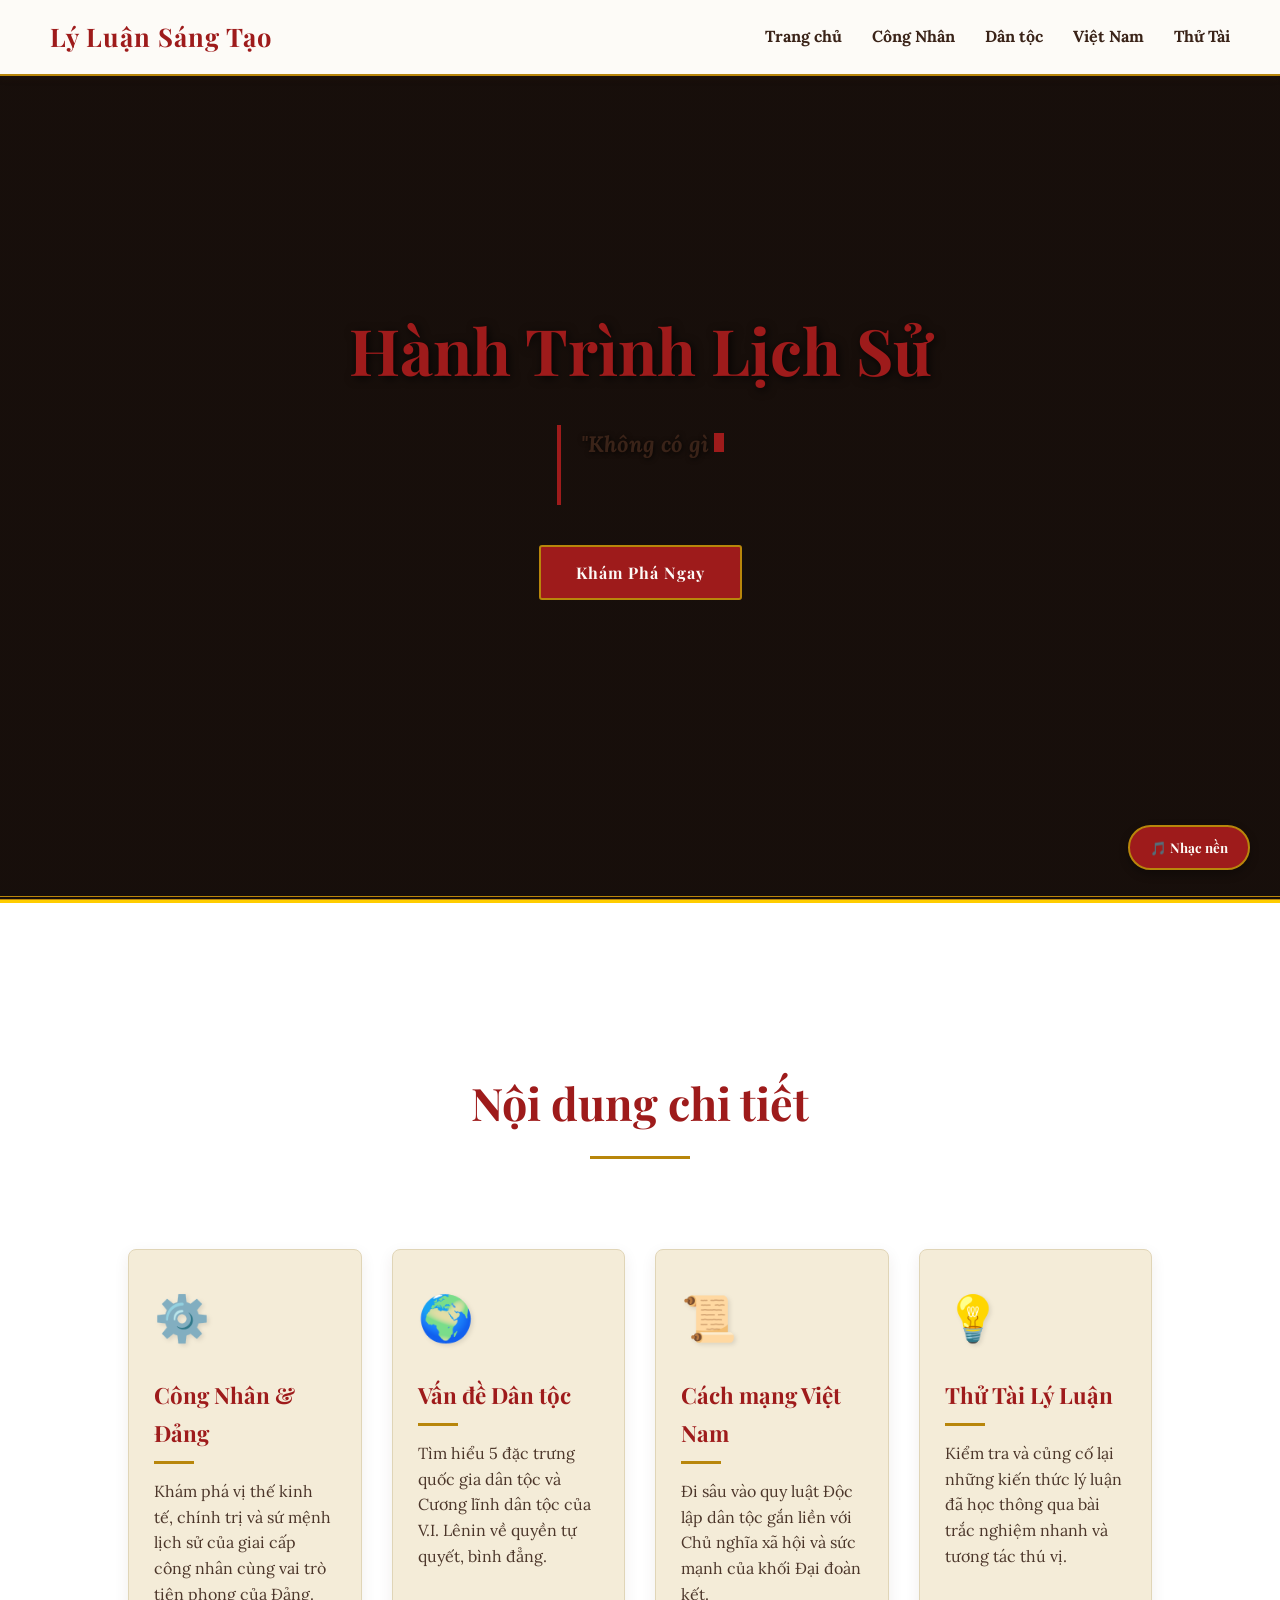
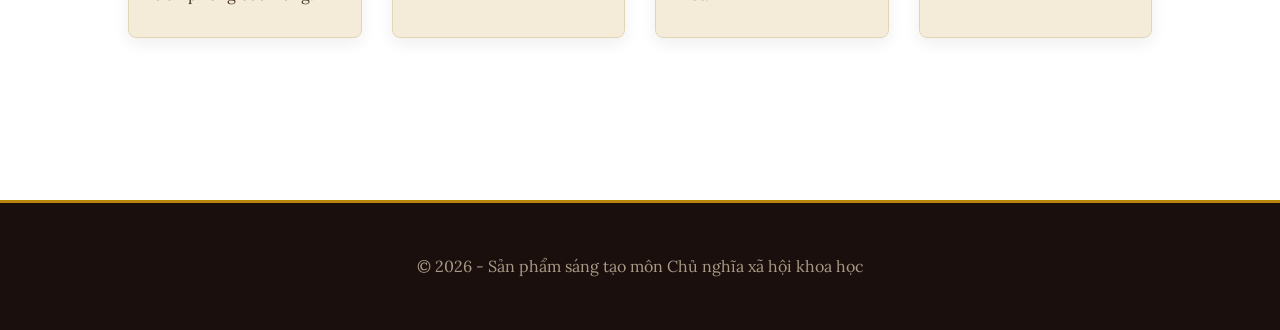
==== index.html @ 25dcca9c "git" ====
<!DOCTYPE html>
<html lang="vi">
<head>
    <meta charset="UTF-8">
    <meta name="viewport" content="width=device-width, initial-scale=1.0">
    <title>Hành Trình Lịch Sử - Chủ nghĩa Xã hội</title>
    <link href="https://unpkg.com/aos@2.3.1/dist/aos.css" rel="stylesheet">
    <link rel="stylesheet" href="css/style.css">
    
    <style>
        /* CSS THAY ĐỔI BACKGROUND */
        #hero {
            /* Thay đổi ảnh nền cho phần Hero */
            background: linear-gradient(rgba(0, 0, 0, 0.6), rgba(0, 0, 0, 0.6)), 
                        url('https://i.imgur.com/OA10QnY.png') no-repeat center center;
            background-size: cover;
            background-attachment: fixed; /* Tạo hiệu ứng cuộn đẹp mắt */
            min-height: 100vh;
            display: flex;
            flex-direction: column;
            justify-content: center;
            align-items: center;
            text-align: center;
            color: white;
        }

        /* Tùy chỉnh thêm để chữ dễ đọc hơn trên nền ảnh */
        #hero h1 {
            text-shadow: 2px 2px 10px rgba(0, 0, 0, 0.8);
            font-size: 4rem;
        }

        .quote-text {
            text-shadow: 1px 1px 5px rgba(0, 0, 0, 0.8);
            font-size: 1.5rem;
            max-width: 800px;
        }
    </style>
</head>
<body>

    <div id="progress-bar"></div>

    <button id="music-btn" title="Bật/Tắt nhạc nền">🎵 Nhạc nền</button>
    <audio id="bg-music" loop>
       <source src="https://cdn.pixabay.com/download/audio/2021/10/26/audio_a72c1143de.mp3?filename=march-of-the-brave-10332.mp3" type="audio/mpeg">
    </audio>

    <nav>
        <h1>Lý Luận Sáng Tạo</h1>
        <ul>
            <li><a href="index.html">Trang chủ</a></li>
            <li><a href="cong-nhan.html">Công Nhân</a></li>
            <li><a href="dan-toc.html">Dân tộc</a></li>
            <li><a href="viet-nam.html">Việt Nam</a></li>
            <li><a href="thu-tai.html">Thử Tài</a></li>
        </ul>
    </nav>

    <section id="hero">
        <h1 data-aos="fade-down" data-aos-duration="1000">Hành Trình Lịch Sử</h1>
        <p id="typewriter-text" class="quote-text"></p>
        <a href="#overview" class="btn" data-aos="zoom-in" data-aos-delay="400">Khám Phá Ngay</a>
    </section>

    <section id="overview" style="padding: 80px 10%; background-color: #fff; border-top: 3px solid #ffcd00;">
        <h2 class="section-title" data-aos="fade-up">Nội dung chi tiết</h2>
        
        <div class="overview-grid">
            <a href="cong-nhan.html" class="overview-card" data-aos="fade-up" data-aos-delay="100">
                <div class="card-icon">⚙️</div>
                <h3>Công Nhân & Đảng</h3>
                <p>Khám phá vị thế kinh tế, chính trị và sứ mệnh lịch sử của giai cấp công nhân cùng vai trò tiên phong của Đảng.</p>
            </a>

            <a href="dan-toc.html" class="overview-card" data-aos="fade-up" data-aos-delay="200">
                <div class="card-icon">🌍</div>
                <h3>Vấn đề Dân tộc</h3>
                <p>Tìm hiểu 5 đặc trưng quốc gia dân tộc và Cương lĩnh dân tộc của V.I. Lênin về quyền tự quyết, bình đẳng.</p>
            </a>

            <a href="viet-nam.html" class="overview-card" data-aos="fade-up" data-aos-delay="300">
                <div class="card-icon">📜</div>
                <h3>Cách mạng Việt Nam</h3>
                <p>Đi sâu vào quy luật Độc lập dân tộc gắn liền với Chủ nghĩa xã hội và sức mạnh của khối Đại đoàn kết.</p>
            </a>

            <a href="thu-tai.html" class="overview-card" data-aos="fade-up" data-aos-delay="400">
                <div class="card-icon">💡</div>
                <h3>Thử Tài Lý Luận</h3>
                <p>Kiểm tra và củng cố lại những kiến thức lý luận đã học thông qua bài trắc nghiệm nhanh và tương tác thú vị.</p>
            </a>
        </div>
    </section>

    <footer>
        <p>&copy; 2026 - Sản phẩm sáng tạo môn Chủ nghĩa xã hội khoa học</p>
    </footer>

    <script src="https://unpkg.com/aos@2.3.1/dist/aos.js"></script>
    <script src="js/script.js"></script>

</body>
</html>
---- css/style.css ----
@import url('https://fonts.googleapis.com/css2?family=Lora:ital,wght@0,400;0,700;1,400;1,700&family=Playfair+Display:ital,wght@0,700;0,900;1,700&display=swap');

/* CSS STYLES - PHIÊN BẢN LỊCH SỬ HOÀI CỔ (BẢN CHUẨN ĐÃ GỘP) */
:root {
    --primary-red: #9e1b1b; 
    --dark-red: #660000;
    --white: #fdfbf7; 
    --light-grey: #f4ecd8; 
    --text-dark: #3a2318; 
    --gold: #b8860b; 
    
    --font-heading: 'Playfair Display', serif;
    --font-main: 'Lora', serif;
    
    --transition-speed: 0.3s;
}

* { box-sizing: border-box; margin: 0; padding: 0; }

/* --- SỬA LẠI BACKGROUND PHƯƠNG ÁN 3 --- */
body {
    font-family: var(--font-main);
    background-color: #333; /* Nền tối để nổi phủ màu */
    
    /* Lớp phủ màu đồng cổ + Ảnh Trống Đồng cực mờ */
    background-image: 
        linear-gradient(rgba(58, 35, 24, 0.9), rgba(58, 35, 24, 0.9)), /* Lớp phủ nâu đồng đậm */
        url('https://img4.thuthuatphanmem.vn/uploads/2020/07/04/anh-background-mat-trong-dong_095235960.jpg'); /* Thay link ảnh vào đây */
    
    background-size: cover;
    background-position: center;
    background-attachment: fixed;
    
    color: #fdfbf7; /* ĐỔI MÀU CHỮ SÁNG ĐỂ ĐỌC TRÊN NỀN TỐI */
    line-height: 1.7;
    scroll-behavior: smooth;
    overflow-x: hidden;
}

/* Nav - Thanh menu */
nav { 
    background-color: var(--white); 
    position: fixed; top: 0; width: 100%; display: flex; justify-content: space-between; align-items: center; 
    padding: 15px 50px; 
    box-shadow: 0 4px 6px rgba(58, 35, 24, 0.1); 
    border-bottom: 2px solid var(--gold);
    z-index: 1000; 
    background-image: url('https://www.transparenttextures.com/patterns/cream-paper.png');
}
nav h1 { color: var(--primary-red); font-size: 1.6rem; font-family: var(--font-heading); letter-spacing: 1px;}
nav ul { display: flex; list-style: none; }
nav ul li { margin-left: 30px; }
nav ul li a { text-decoration: none; color: var(--text-dark); font-weight: bold; transition: color var(--transition-speed); }
nav ul li a:hover { color: var(--primary-red); }

/* Section chung */
section { padding: 120px 10%; min-height: 100vh; display: flex; flex-direction: column; justify-content: center; }
h2.section-title { 
    font-size: 2.8rem; 
    color: var(--primary-red); 
    margin-bottom: 50px; 
    text-align: center; 
    position: relative; 
    font-family: var(--font-heading); 
}
h2.section-title::after { content: ''; display: block; width: 100px; height: 3px; background-color: var(--gold); margin: 15px auto 0; }

/* HERO - PHẦN ẢNH NỀN LỊCH SỬ */
#hero { 
    background-image: linear-gradient(rgba(244, 236, 216, 0.85), rgba(244, 236, 216, 0.95)), 
                      url('https://images.unsplash.com/photo-1543232814-118e69213123?ixlib=rb-4.0.3&auto=format&fit=crop&w=1920&q=80');
    background-size: cover;
    background-position: center;
    background-attachment: fixed; 
    text-align: center; align-items: center; 
    border-bottom: 4px double var(--gold);
}
#hero h1 { font-size: 4rem; color: var(--primary-red); margin-bottom: 20px; font-family: var(--font-heading); text-shadow: 2px 2px 4px rgba(0,0,0,0.1); }
#hero p { font-size: 1.3rem; max-width: 650px; margin-bottom: 40px; font-weight: bold; }
.btn { padding: 12px 35px; background-color: var(--primary-red); color: var(--white); text-decoration: none; border: 2px solid var(--gold); border-radius: 3px; font-weight: bold; transition: all 0.3s; font-family: var(--font-heading); letter-spacing: 1px;}
.btn:hover { background-color: var(--gold); color: var(--text-dark); transform: translateY(-3px); box-shadow: 0 5px 15px rgba(0,0,0,0.2);}

/* --- TRANG CHỦ: KHỐI NỘI DUNG CHI TIẾT --- */
.overview-grid { display: grid; grid-template-columns: repeat(4, 1fr); gap: 30px; margin-top: 40px; max-width: 1200px; margin-left: auto; margin-right: auto; }
.overview-card { 
    background-color: var(--light-grey); 
    border: 1px solid #e0d5b7; border-radius: 8px; 
    padding: 30px 25px; text-align: left; 
    text-decoration: none !important; color: var(--text-dark) !important; 
    box-shadow: 0 5px 15px rgba(58, 35, 24, 0.08); transition: all 0.3s ease; 
    background-image: url('https://www.transparenttextures.com/patterns/cream-paper.png'); 
    display: flex; flex-direction: column; 
}
.overview-card:hover { transform: translateY(-10px); box-shadow: 0 15px 30px rgba(58, 35, 24, 0.15); border-color: var(--gold); }
.overview-card .card-icon { font-size: 2.8rem; margin-bottom: 20px; filter: drop-shadow(2px 2px 2px rgba(0,0,0,0.1)); }
.overview-card h3 { color: var(--primary-red); font-family: var(--font-heading); font-size: 1.4rem; margin-bottom: 15px; position: relative; padding-bottom: 12px; }
.overview-card h3::after { content: ''; position: absolute; bottom: 0; left: 0; width: 40px; height: 3px; background-color: var(--gold); }
.overview-card p { font-size: 1rem; line-height: 1.6; opacity: 0.9; font-family: var(--font-main); }

/* Chương 1 */
.content-grid { display: grid; grid-template-columns: repeat(2, 1fr); gap: 40px; }
.info-card { background-color: var(--white); padding: 35px; border-radius: 5px; border: 1px solid #e0d5b7; border-top: 5px solid var(--primary-red); box-shadow: 3px 3px 10px rgba(58, 35, 24, 0.08); transition: transform 0.3s; background-image: url('https://www.transparenttextures.com/patterns/cream-paper.png'); }
.info-card:hover { transform: translateY(-5px); box-shadow: 5px 5px 15px rgba(58, 35, 24, 0.15); }
.info-card h3 { color: var(--primary-red); margin-bottom: 15px; font-family: var(--font-heading); font-size: 1.4rem;}

/* Chương 2 */
#chapter2 { background-color: var(--primary-red); color: var(--white); background-image: url('https://www.transparenttextures.com/patterns/stardust.png'); border-top: 4px double var(--gold); border-bottom: 4px double var(--gold); }
#chapter2 h2.section-title, #chapter4 h2.section-title { color: var(--white); }
#chapter2 h2.section-title::after, #chapter4 h2.section-title::after { background-color: var(--gold); }
.feat-grid { display: grid; grid-template-columns: repeat(5, 1fr); gap: 20px; margin-bottom: 60px; }
.feat-card { background-color: rgba(253, 251, 247, 0.1); padding: 25px 15px; border-radius: 5px; text-align: center; border: 1px solid rgba(184, 134, 11, 0.4); transition: transform 0.3s; cursor: pointer; }
.feat-card:hover { transform: translateY(-10px); background-color: rgba(253, 251, 247, 0.2); border-color: var(--gold);}
.feat-card h4 { font-family: var(--font-heading); font-size: 1.2rem; color: var(--white); }
.principle-box { background-color: var(--white); color: var(--text-dark); padding: 40px; border-radius: 5px; max-width: 800px; margin: 0 auto; border: 2px solid var(--gold); box-shadow: 0 10px 25px rgba(0,0,0,0.2); background-image: url('https://www.transparenttextures.com/patterns/cream-paper.png');}
.principle-box h3 { color: var(--primary-red); margin-bottom: 25px; text-align: center; font-family: var(--font-heading); font-size: 1.6rem;}
.principle-box li { margin-left: 20px; margin-bottom: 12px; font-size: 1.1rem;}

/* Chương 3 */
#chapter3 { background-color: var(--light-grey); text-align: center; }
.vietnam-content { max-width: 800px; margin: 0 auto; }
.video-container { position: relative; padding-bottom: 56.25%; height: 0; overflow: hidden; border-radius: 5px; margin-bottom: 50px; border: 4px solid var(--white); box-shadow: 0 10px 20px rgba(58, 35, 24, 0.15); }
.video-container iframe { position: absolute; top: 0; left: 0; width: 100%; height: 100%; border: 0; }
.vietnam-box { background-color: var(--white); padding: 35px; border-radius: 5px; margin-bottom: 30px; border: 1px solid #e0d5b7; box-shadow: 3px 3px 10px rgba(58, 35, 24, 0.08); background-image: url('https://www.transparenttextures.com/patterns/cream-paper.png');}
.vietnam-box h3 { color: var(--primary-red); margin-bottom: 15px; font-family: var(--font-heading); font-size: 1.5rem;}

/* Timeline Lịch sử */
.timeline { position: relative; max-width: 800px; margin: 60px auto; padding: 20px 0; }
.timeline::after { content: ''; position: absolute; width: 4px; background-color: var(--gold); top: 0; bottom: 0; left: 50%; margin-left: -2px; }
.timeline-item { padding: 10px 40px; position: relative; width: 50%; }
.timeline-item::after { content: ''; position: absolute; width: 22px; height: 22px; right: -11px; background-color: var(--white); border: 4px solid var(--primary-red); top: 25px; border-radius: 50%; z-index: 1; box-shadow: 0 0 0 3px rgba(184, 134, 11, 0.3);}
.left { left: 0; text-align: right; }
.right { left: 50%; text-align: left; }
.right::after { left: -11px; }
.timeline-content { padding: 25px; background-color: var(--white); border-radius: 5px; border: 1px solid #e0d5b7; box-shadow: 0 5px 15px rgba(58, 35, 24, 0.1); background-image: url('https://www.transparenttextures.com/patterns/cream-paper.png');}
.timeline-content h3 { color: var(--primary-red); font-size: 1.3rem; font-family: var(--font-heading); margin-bottom: 10px;}

/* Sơ đồ cây Đại đoàn kết */
.alliance-tree { display: flex; flex-direction: column; align-items: center; margin-top: 40px; }
.tree-top { z-index: 2; }
.party-core { width: 100px; height: 100px; background-color: var(--primary-red); border-radius: 50%; color: var(--white); display: flex; justify-content: center; align-items: center; font-size: 1.6rem; font-weight: bold; font-family: var(--font-heading); border: 4px solid var(--gold); box-shadow: 0 0 20px rgba(158, 27, 27, 0.4); }
.tree-line { width: 4px; height: 30px; background-color: var(--gold); z-index: 1; }
.tree-bottom { display: flex; justify-content: center; gap: 30px; border-top: 4px solid var(--gold); padding-top: 30px; position: relative; width: 80%; max-width: 700px; }
.tree-bottom::before, .tree-bottom::after { content: ''; position: absolute; top: 0; width: 4px; height: 30px; background-color: var(--gold); }
.tree-bottom::before { left: 15%; }
.tree-bottom::after { right: 15%; }
.alliance-item { background-color: var(--white); padding: 15px 35px; border: 2px dashed var(--gold); font-weight: bold; color: var(--primary-red); font-family: var(--font-heading); font-size: 1.2rem; background-image: url('https://www.transparenttextures.com/patterns/cream-paper.png'); border-radius: 5px; box-shadow: 0 4px 10px rgba(0,0,0,0.1); z-index: 2; text-align: center; }

/* Chương 4 Quiz */
#chapter4 { background-color: #2c1a16; color: var(--white); text-align: center; background-image: url('https://www.transparenttextures.com/patterns/stardust.png'); }
.quiz-container { max-width: 600px; margin: 0 auto; text-align: left; background-color: rgba(255,255,255,0.05); padding: 40px; border-radius: 5px; border: 1px solid rgba(184, 134, 11, 0.3);}
.quiz-question { margin-bottom: 30px; }
.quiz-question h3 { font-family: var(--font-heading); font-size: 1.3rem; margin-bottom: 15px; color: var(--gold);}
.quiz-answers button { display: block; width: 100%; padding: 15px; background-color: rgba(255,255,255,0.1); color: var(--white); border: 1px solid rgba(255,255,255,0.2); border-radius: 3px; text-align: left; cursor: pointer; margin-bottom: 12px; transition: 0.3s; font-family: var(--font-main); font-size: 1rem;}
.quiz-answers button:hover { background-color: rgba(184, 134, 11, 0.3); border-color: var(--gold);}
.quiz-answers button.correct { background-color: #2e7d32 !important; border-color: #4caf50; font-weight: bold;}
.quiz-answers button.incorrect { background-color: #9e1b1b !important; border-color: #f44336; }
/* --- CSS CHO CƯƠNG LĨNH LÊNIN (3 CỘT TRỤ) --- */
        .lenin-section {
            margin-top: 100px;
            margin-bottom: 50px;
            text-align: center;
            padding: 40px;
            background: linear-gradient(to bottom, rgba(0,0,0,0), rgba(58, 35, 24, 0.6), rgba(0,0,0,0));
        }
        .lenin-title {
            color: var(--gold) !important;
            font-size: 2.5rem;
            text-transform: uppercase;
            letter-spacing: 2px;
            margin-bottom: 10px;
            font-family: var(--font-heading);
            text-shadow: 2px 2px 4px rgba(0,0,0,0.8);
        }
        .lenin-subtitle {
            color: #e0d5b7;
            font-style: italic;
            margin-bottom: 40px;
            font-size: 1.1rem;
        }
        .lenin-grid {
            display: grid;
            grid-template-columns: repeat(auto-fit, minmax(280px, 1fr));
            gap: 30px;
            max-width: 1100px;
            margin: 0 auto;
        }
        .lenin-card {
            background-color: rgba(30, 15, 8, 0.85);
            border: 1px solid rgba(212, 175, 55, 0.4);
            border-top: 5px solid var(--primary-red);
            padding: 30px 20px;
            border-radius: 8px;
            box-shadow: 0 8px 20px rgba(0,0,0,0.5);
            transition: all 0.4s ease;
            display: flex;
            flex-direction: column;
            align-items: center;
        }
        .lenin-card:hover {
            transform: translateY(-10px);
            background-color: rgba(50, 25, 12, 0.95);
            box-shadow: 0 15px 30px rgba(212, 175, 55, 0.3);
            border-color: var(--gold);
        }
        .lenin-icon {
            font-size: 3.5rem;
            margin-bottom: 20px;
            filter: drop-shadow(0 0 10px rgba(255,255,255,0.2));
        }
        .lenin-card h4 {
            color: var(--white);
            font-size: 1.2rem;
            margin-bottom: 15px;
            line-height: 1.4;
            border-bottom: 1px dashed rgba(212, 175, 55, 0.5);
            padding-bottom: 15px;
            text-align: center;
            width: 100%;
        }
        .lenin-card p {
            color: #d1c4a5;
            font-size: 0.95rem;
            line-height: 1.6;
            text-align: justify;
        }
/* Footer */
footer { background-color: #1a0f0c; color: #a99a86; padding: 50px 10%; text-align: center; border-top: 3px solid var(--gold);}

/* Mobile & Tablet Responsive */
@media (max-width: 992px) {
    .overview-grid { grid-template-columns: repeat(2, 1fr); }
}

@media (max-width: 768px) {
    nav { flex-direction: column; padding: 15px; }
    #hero h1 { font-size: 2.5rem; }
    .content-grid, .feat-grid, .overview-grid { grid-template-columns: 1fr; }
    .timeline::after { left: 31px; }
    .timeline-item { width: 100%; padding-left: 70px; padding-right: 20px; }
    .timeline-item::after { left: 19px; right: auto; top: 30px;}
    .left { text-align: left; }
    .tree-bottom { flex-direction: column; align-items: center; border-top: none; padding-top: 0; gap: 15px; width: 100%; }
    .tree-bottom::before, .tree-bottom::after { display: none; }
    .tree-line { height: 20px; }
}

/* Các tính năng tương tác JS */
#progress-bar { position: fixed; top: 0; left: 0; width: 0%; height: 4px; background-color: var(--gold); z-index: 9999; box-shadow: 0 0 10px rgba(184, 134, 11, 0.8); transition: width 0.1s ease; }
#music-btn { position: fixed; bottom: 30px; right: 30px; background-color: var(--primary-red); color: var(--white); border: 2px solid var(--gold); padding: 12px 20px; border-radius: 50px; cursor: pointer; font-family: var(--font-heading); font-weight: bold; z-index: 1000; box-shadow: 0 4px 10px rgba(0,0,0,0.3); transition: all 0.3s; }
#music-btn:hover { background-color: var(--gold); color: var(--text-dark); transform: scale(1.05); }
#music-btn.playing { background-color: #2e7d32; border-color: #4caf50; animation: pulse 2s infinite; }
@keyframes pulse { 0% { box-shadow: 0 0 0 0 rgba(76, 175, 80, 0.7); } 70% { box-shadow: 0 0 0 10px rgba(76, 175, 80, 0); } 100% { box-shadow: 0 0 0 0 rgba(76, 175, 80, 0); } }
.quote-text { font-size: 1.4rem !important; font-style: italic; color: var(--text-dark); max-width: 700px; margin: 0 auto 40px; min-height: 80px; border-left: 4px solid var(--primary-red); padding-left: 20px; text-align: left; }
.cursor { display: inline-block; width: 10px; height: 1.2rem; background-color: var(--primary-red); margin-left: 5px; animation: blink 0.8s infinite; }
@keyframes blink { 0%, 100% { opacity: 1; } 50% { opacity: 0; } }
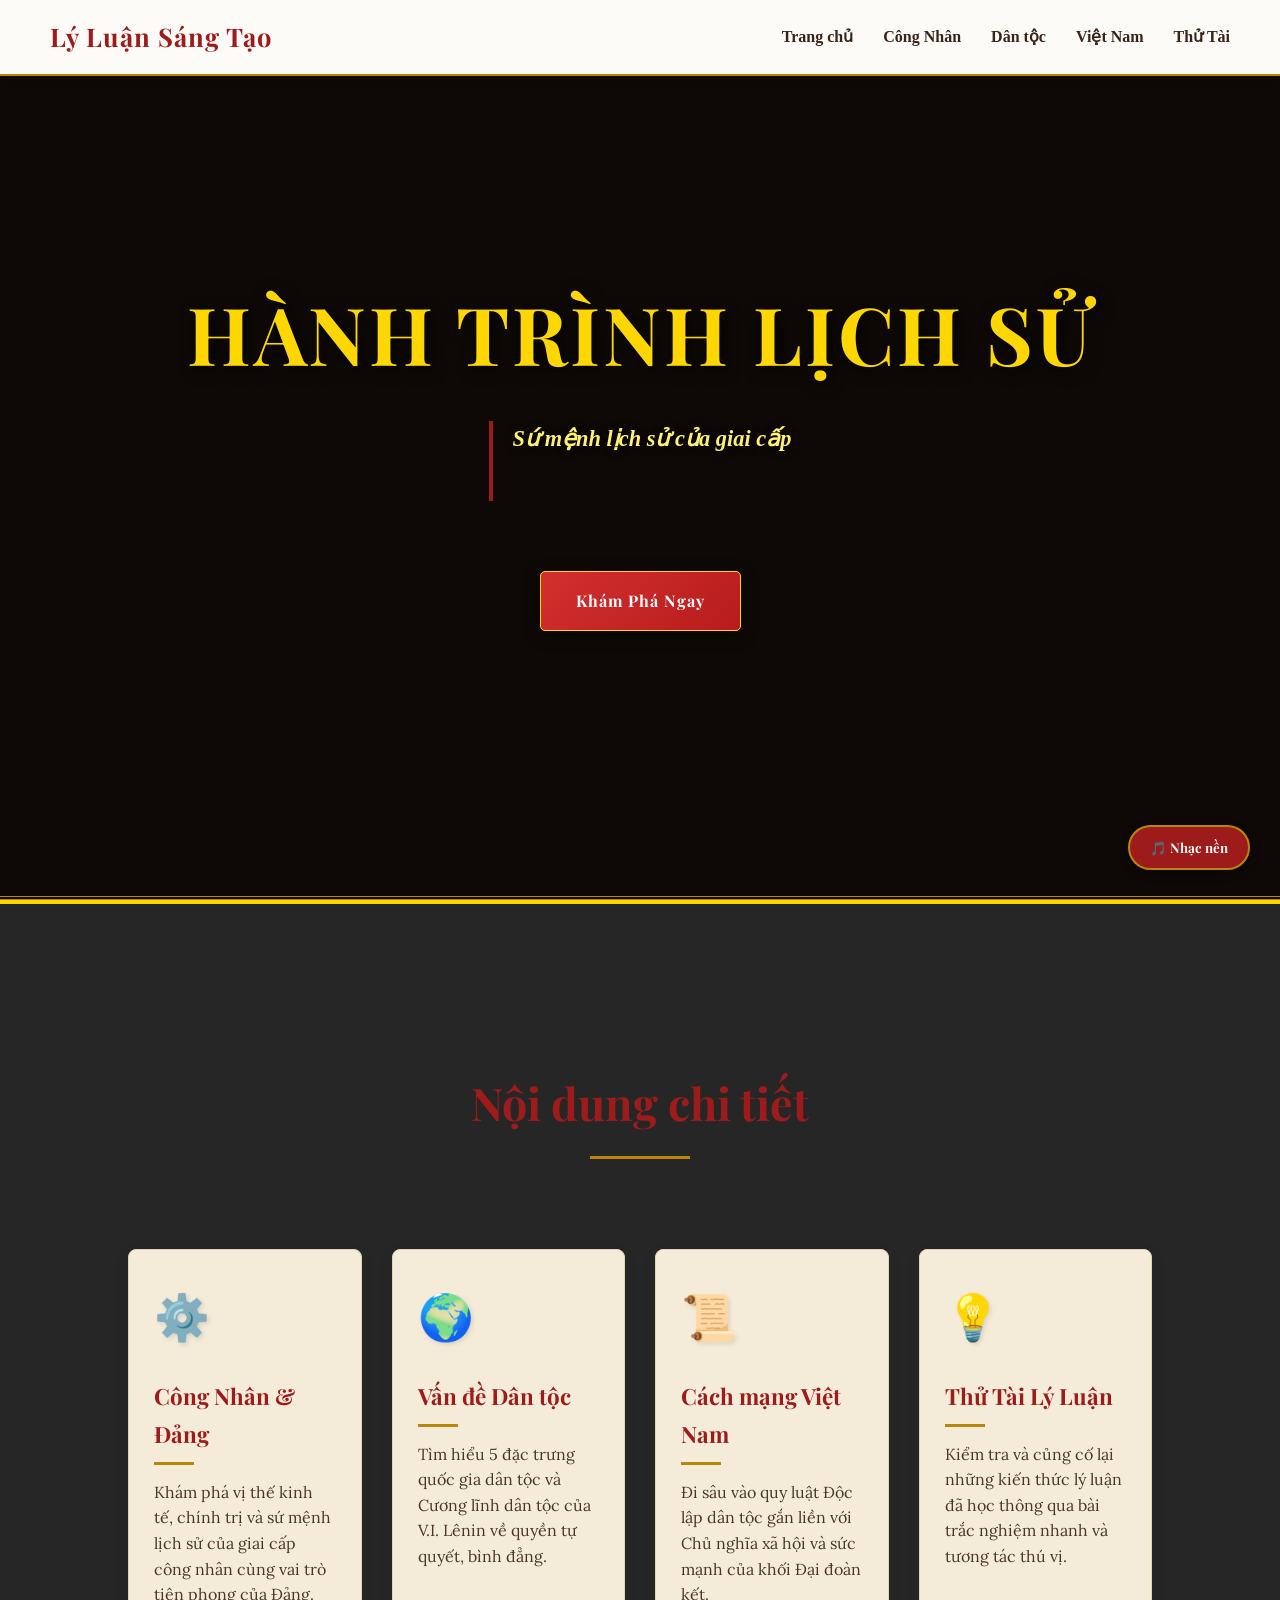
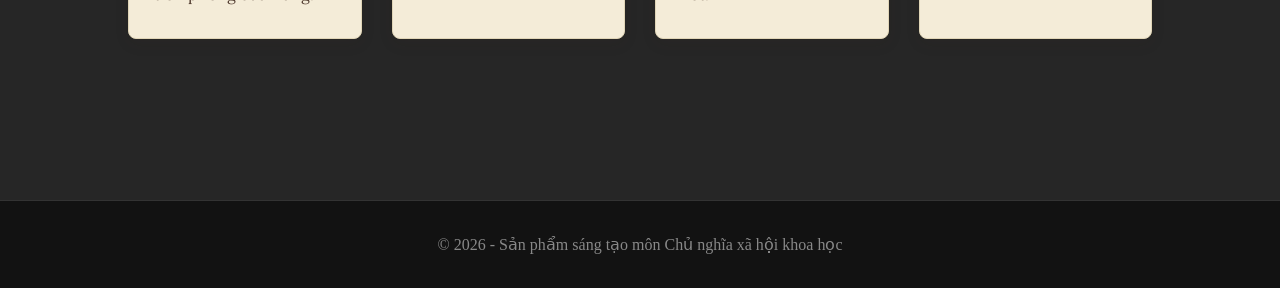
==== commit af217dd0: "update" ====
--- a/index.html
+++ b/index.html
@@ -8,32 +8,93 @@
     <link rel="stylesheet" href="css/style.css">
     
     <style>
-        /* CSS THAY ĐỔI BACKGROUND */
+        /* CSS TỐI ƯU GIAO DIỆN */
+        :root {
+            --gold-primary: #FFD700;
+            --gold-light: #FFF176;
+            --dark-red: #4A0E0E;
+        }
+
+        body {
+            font-family: 'Times New Roman', Times, serif; /* Tạo nét cổ điển, lịch sử */
+            margin: 0;
+            background-color: #1a1a1a;
+            color: #f5f5f5;
+        }
+
         #hero {
-            /* Thay đổi ảnh nền cho phần Hero */
-            background: linear-gradient(rgba(0, 0, 0, 0.6), rgba(0, 0, 0, 0.6)), 
+            /* Lớp phủ đậm hơn để làm nổi bật màu vàng gold */
+            background: linear-gradient(rgba(0, 0, 0, 0.75), rgba(0, 0, 0, 0.75)), 
                         url('https://i.imgur.com/OA10QnY.png') no-repeat center center;
             background-size: cover;
-            background-attachment: fixed; /* Tạo hiệu ứng cuộn đẹp mắt */
+            background-attachment: fixed;
             min-height: 100vh;
             display: flex;
             flex-direction: column;
             justify-content: center;
             align-items: center;
             text-align: center;
-            color: white;
+            padding: 0 20px;
         }
 
-        /* Tùy chỉnh thêm để chữ dễ đọc hơn trên nền ảnh */
         #hero h1 {
-            text-shadow: 2px 2px 10px rgba(0, 0, 0, 0.8);
-            font-size: 4rem;
+            color: var(--gold-primary); /* Chuyển sang màu vàng đồng */
+            text-shadow: 3px 3px 15px rgba(0, 0, 0, 0.9);
+            font-size: clamp(2.5rem, 8vw, 5rem); /* Tự động co giãn theo màn hình */
+            margin-bottom: 20px;
+            text-transform: uppercase;
+            letter-spacing: 3px;
         }
 
         .quote-text {
-            text-shadow: 1px 1px 5px rgba(0, 0, 0, 0.8);
-            font-size: 1.5rem;
-            max-width: 800px;
+            color: var(--gold-light); /* Màu vàng nhạt cho trích dẫn */
+            text-shadow: 1px 1px 8px rgba(0, 0, 0, 0.9);
+            font-size: 1.4rem;
+            max-width: 900px;
+            font-style: italic;
+            line-height: 1.6;
+        }
+
+        /* Nút bấm đồng bộ với phong cách Cách mạng */
+        .btn {
+            background: linear-gradient(135deg, #d32f2f 0%, #b71c1c 100%);
+            color: white;
+            padding: 15px 35px;
+            text-decoration: none;
+            border-radius: 5px;
+            font-weight: bold;
+            border: 1px solid var(--gold-primary);
+            transition: 0.4s;
+            margin-top: 30px;
+            box-shadow: 0 4px 15px rgba(0,0,0,0.5);
+        }
+
+        .btn:hover {
+            background: var(--gold-primary);
+            color: #000;
+            transform: scale(1.05);
+        }
+
+        /* Phần nội dung phía dưới */
+        #overview {
+            padding: 80px 10%;
+            background-color: #262626 !important; /* Đổi sang nền tối cho sang trọng */
+            border-top: 4px solid var(--gold-primary);
+        }
+
+        .section-title {
+            color: var(--gold-primary);
+            text-align: center;
+            font-size: 2.5rem;
+            margin-bottom: 50px;
+        }
+
+        footer {
+            background-color: #121212;
+            color: #888;
+            padding: 30px;
+            text-align: center;
+            border-top: 1px solid #333;
         }
     </style>
 </head>
@@ -63,7 +124,7 @@
         <a href="#overview" class="btn" data-aos="zoom-in" data-aos-delay="400">Khám Phá Ngay</a>
     </section>
 
-    <section id="overview" style="padding: 80px 10%; background-color: #fff; border-top: 3px solid #ffcd00;">
+    <section id="overview">
         <h2 class="section-title" data-aos="fade-up">Nội dung chi tiết</h2>
         
         <div class="overview-grid">
@@ -98,7 +159,21 @@
     </footer>
 
     <script src="https://unpkg.com/aos@2.3.1/dist/aos.js"></script>
-    <script src="js/script.js"></script>
-
+    <script>
+        // Khởi tạo hiệu ứng AOS
+        AOS.init();
+        
+        // Đoạn script bổ sung để test hiệu ứng typewriter nếu script.js chưa có
+        const text = "Sứ mệnh lịch sử của giai cấp công nhân là xóa bỏ chế độ tư bản chủ nghĩa, xây dựng xã hội mới - Chủ nghĩa xã hội và Chủ nghĩa cộng sản.";
+        let index = 0;
+        function typeWriter() {
+            if (index < text.length) {
+                document.getElementById("typewriter-text").innerHTML += text.charAt(index);
+                index++;
+                setTimeout(typeWriter, 50);
+            }
+        }
+        window.onload = typeWriter;
+    </script>
 </body>
 </html>
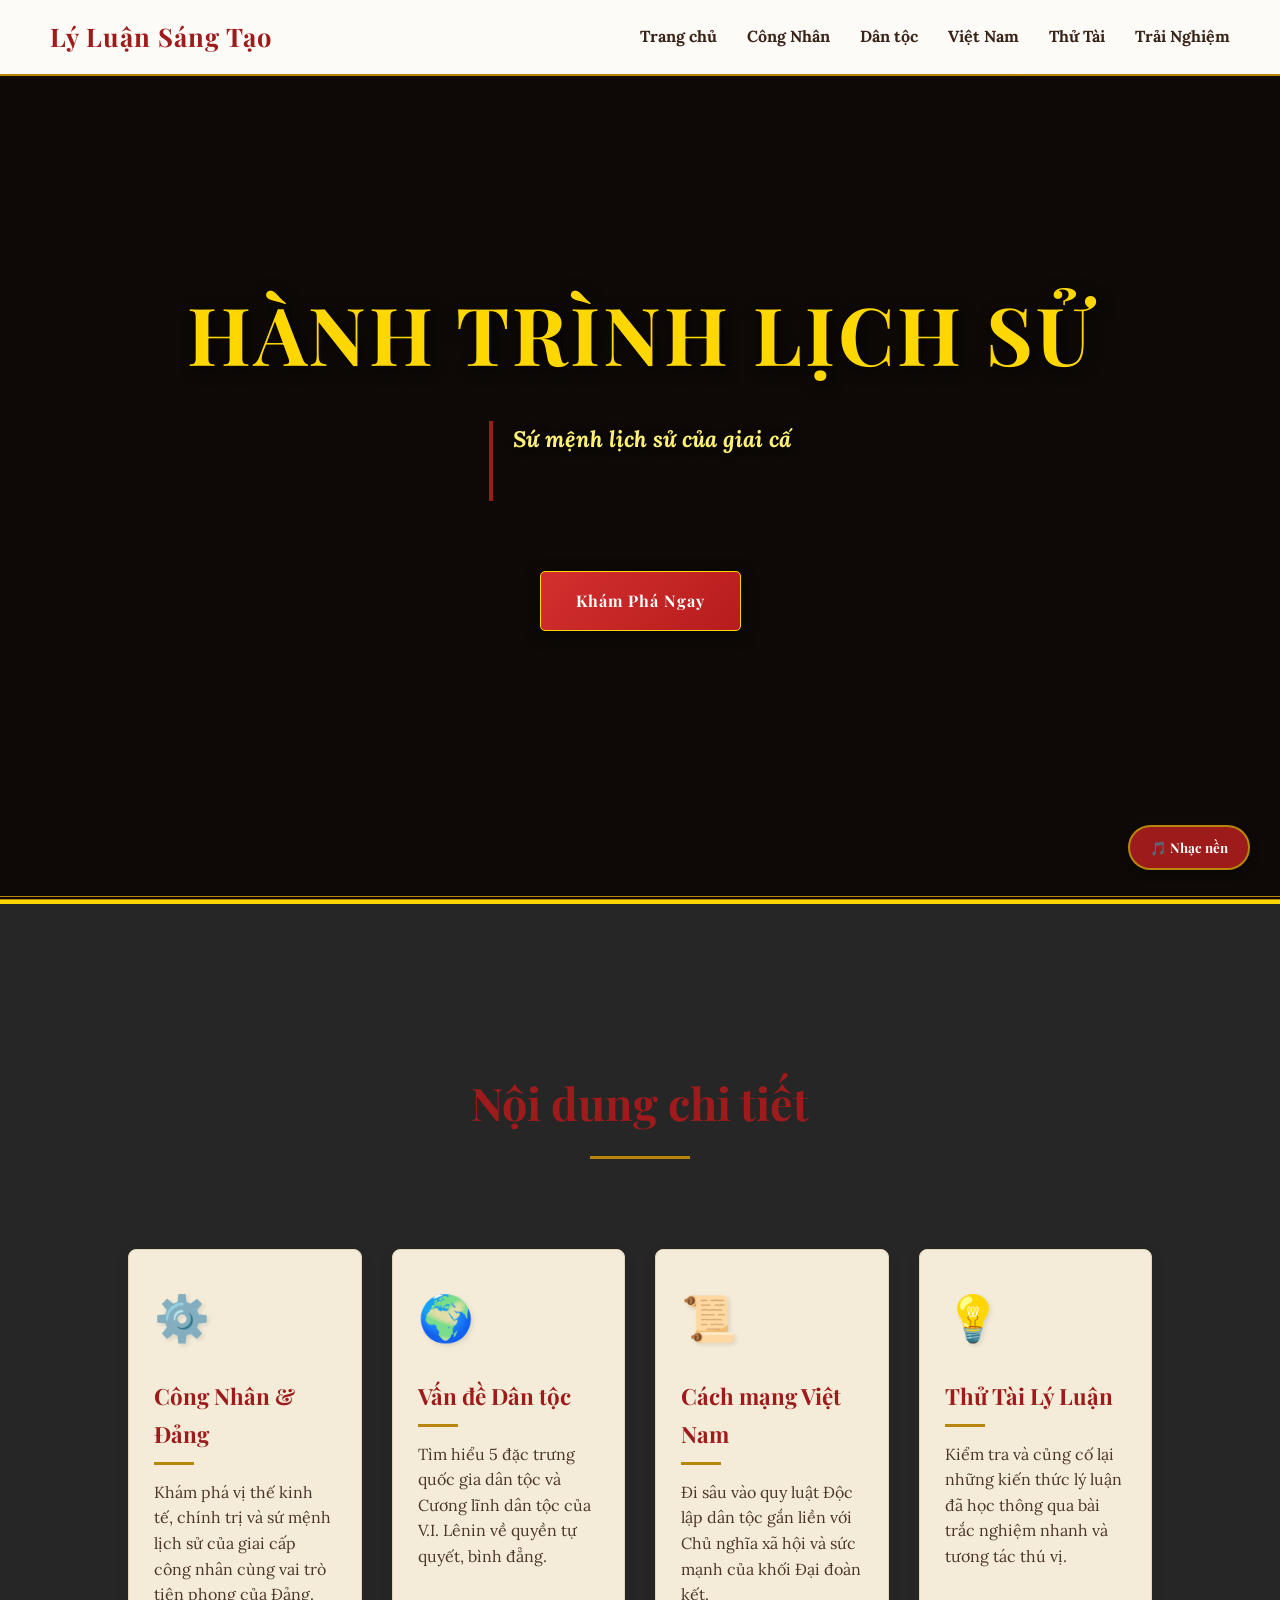
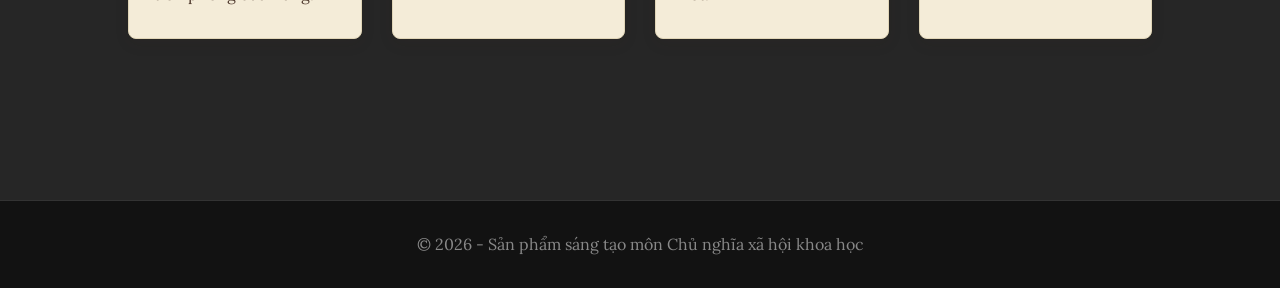
==== commit 3adee1e9: "ADD" ====
--- a/index.html
+++ b/index.html
@@ -1,179 +1,178 @@
 <!DOCTYPE html>
 <html lang="vi">
-<head>
-    <meta charset="UTF-8">
-    <meta name="viewport" content="width=device-width, initial-scale=1.0">
-    <title>Hành Trình Lịch Sử - Chủ nghĩa Xã hội</title>
-    <link href="https://unpkg.com/aos@2.3.1/dist/aos.css" rel="stylesheet">
-    <link rel="stylesheet" href="css/style.css">
-    
-    <style>
-        /* CSS TỐI ƯU GIAO DIỆN */
-        :root {
-            --gold-primary: #FFD700;
-            --gold-light: #FFF176;
-            --dark-red: #4A0E0E;
-        }
+    <head>
+        <meta charset="UTF-8">
+        <meta name="viewport" content="width=device-width, initial-scale=1.0">
+        <title>Hành Trình Lịch Sử - Chủ nghĩa Xã hội</title>
+        <link href="https://unpkg.com/aos@2.3.1/dist/aos.css" rel="stylesheet">
+        <link rel="stylesheet" href="css/style.css">
 
-        body {
-            font-family: 'Times New Roman', Times, serif; /* Tạo nét cổ điển, lịch sử */
-            margin: 0;
-            background-color: #1a1a1a;
-            color: #f5f5f5;
-        }
+        <style>
+            /* CSS TỐI ƯU GIAO DIỆN */
+            :root {
+                --gold-primary: #FFD700;
+                --gold-light: #FFF176;
+                --dark-red: #4A0E0E;
+            }
 
-        #hero {
-            /* Lớp phủ đậm hơn để làm nổi bật màu vàng gold */
-            background: linear-gradient(rgba(0, 0, 0, 0.75), rgba(0, 0, 0, 0.75)), 
-                        url('https://i.imgur.com/OA10QnY.png') no-repeat center center;
-            background-size: cover;
-            background-attachment: fixed;
-            min-height: 100vh;
-            display: flex;
-            flex-direction: column;
-            justify-content: center;
-            align-items: center;
-            text-align: center;
-            padding: 0 20px;
-        }
 
-        #hero h1 {
-            color: var(--gold-primary); /* Chuyển sang màu vàng đồng */
-            text-shadow: 3px 3px 15px rgba(0, 0, 0, 0.9);
-            font-size: clamp(2.5rem, 8vw, 5rem); /* Tự động co giãn theo màn hình */
-            margin-bottom: 20px;
-            text-transform: uppercase;
-            letter-spacing: 3px;
-        }
 
-        .quote-text {
-            color: var(--gold-light); /* Màu vàng nhạt cho trích dẫn */
-            text-shadow: 1px 1px 8px rgba(0, 0, 0, 0.9);
-            font-size: 1.4rem;
-            max-width: 900px;
-            font-style: italic;
-            line-height: 1.6;
-        }
+            #hero {
+                /* Lớp phủ đậm hơn để làm nổi bật màu vàng gold */
+                background: linear-gradient(rgba(0, 0, 0, 0.75), rgba(0, 0, 0, 0.75)),
+                    url('https://i.imgur.com/OA10QnY.png') no-repeat center center;
+                background-size: cover;
+                background-attachment: fixed;
+                min-height: 100vh;
+                display: flex;
+                flex-direction: column;
+                justify-content: center;
+                align-items: center;
+                text-align: center;
+                padding: 0 20px;
+            }
 
-        /* Nút bấm đồng bộ với phong cách Cách mạng */
-        .btn {
-            background: linear-gradient(135deg, #d32f2f 0%, #b71c1c 100%);
-            color: white;
-            padding: 15px 35px;
-            text-decoration: none;
-            border-radius: 5px;
-            font-weight: bold;
-            border: 1px solid var(--gold-primary);
-            transition: 0.4s;
-            margin-top: 30px;
-            box-shadow: 0 4px 15px rgba(0,0,0,0.5);
-        }
+            #hero h1 {
+                color: var(--gold-primary); /* Chuyển sang màu vàng đồng */
+                text-shadow: 3px 3px 15px rgba(0, 0, 0, 0.9);
+                font-size: clamp(2.5rem, 8vw, 5rem); /* Tự động co giãn theo màn hình */
+                margin-bottom: 20px;
+                text-transform: uppercase;
+                letter-spacing: 3px;
+            }
 
-        .btn:hover {
-            background: var(--gold-primary);
-            color: #000;
-            transform: scale(1.05);
-        }
+            .quote-text {
+                color: var(--gold-light); /* Màu vàng nhạt cho trích dẫn */
+                text-shadow: 1px 1px 8px rgba(0, 0, 0, 0.9);
+                font-size: 1.4rem;
+                max-width: 900px;
+                font-style: italic;
+                line-height: 1.6;
+            }
 
-        /* Phần nội dung phía dưới */
-        #overview {
-            padding: 80px 10%;
-            background-color: #262626 !important; /* Đổi sang nền tối cho sang trọng */
-            border-top: 4px solid var(--gold-primary);
-        }
+            /* Nút bấm đồng bộ với phong cách Cách mạng */
+            .btn {
+                background: linear-gradient(135deg, #d32f2f 0%, #b71c1c 100%);
+                color: white;
+                padding: 15px 35px;
+                text-decoration: none;
+                border-radius: 5px;
+                font-weight: bold;
+                border: 1px solid var(--gold-primary);
+                transition: 0.4s;
+                margin-top: 30px;
+                box-shadow: 0 4px 15px rgba(0,0,0,0.5);
+            }
 
-        .section-title {
-            color: var(--gold-primary);
-            text-align: center;
-            font-size: 2.5rem;
-            margin-bottom: 50px;
-        }
+            .btn:hover {
+                background: var(--gold-primary);
+                color: #000;
+                transform: scale(1.05);
+            }
 
-        footer {
-            background-color: #121212;
-            color: #888;
-            padding: 30px;
-            text-align: center;
-            border-top: 1px solid #333;
-        }
-    </style>
-</head>
-<body>
+            /* Phần nội dung phía dưới */
+            #overview {
+                padding: 80px 10%;
+                background-color: #262626 !important; /* Đổi sang nền tối cho sang trọng */
+                border-top: 4px solid var(--gold-primary);
+            }
 
-    <div id="progress-bar"></div>
+            .section-title {
+                color: var(--gold-primary);
+                text-align: center;
+                font-size: 2.5rem;
+                margin-bottom: 50px;
+            }
 
-    <button id="music-btn" title="Bật/Tắt nhạc nền">🎵 Nhạc nền</button>
-    <audio id="bg-music" loop>
-       <source src="https://cdn.pixabay.com/download/audio/2021/10/26/audio_a72c1143de.mp3?filename=march-of-the-brave-10332.mp3" type="audio/mpeg">
-    </audio>
+            footer {
+                background-color: #121212;
+                color: #888;
+                padding: 30px;
+                text-align: center;
+                border-top: 1px solid #333;
+            }
+          
 
-    <nav>
-        <h1>Lý Luận Sáng Tạo</h1>
-        <ul>
-            <li><a href="index.html">Trang chủ</a></li>
-            <li><a href="cong-nhan.html">Công Nhân</a></li>
-            <li><a href="dan-toc.html">Dân tộc</a></li>
-            <li><a href="viet-nam.html">Việt Nam</a></li>
-            <li><a href="thu-tai.html">Thử Tài</a></li>
-        </ul>
-    </nav>
+        </style>
+    </head>
+    <body>
 
-    <section id="hero">
-        <h1 data-aos="fade-down" data-aos-duration="1000">Hành Trình Lịch Sử</h1>
-        <p id="typewriter-text" class="quote-text"></p>
-        <a href="#overview" class="btn" data-aos="zoom-in" data-aos-delay="400">Khám Phá Ngay</a>
-    </section>
+        <div id="progress-bar"></div>
 
-    <section id="overview">
-        <h2 class="section-title" data-aos="fade-up">Nội dung chi tiết</h2>
-        
-        <div class="overview-grid">
-            <a href="cong-nhan.html" class="overview-card" data-aos="fade-up" data-aos-delay="100">
-                <div class="card-icon">⚙️</div>
-                <h3>Công Nhân & Đảng</h3>
-                <p>Khám phá vị thế kinh tế, chính trị và sứ mệnh lịch sử của giai cấp công nhân cùng vai trò tiên phong của Đảng.</p>
-            </a>
+        <button id="music-btn" title="Bật/Tắt nhạc nền">🎵 Nhạc nền</button>
+        <audio id="bg-music" loop>
+            <source src="https://cdn.pixabay.com/download/audio/2021/10/26/audio_a72c1143de.mp3?filename=march-of-the-brave-10332.mp3" type="audio/mpeg">
+        </audio>
 
-            <a href="dan-toc.html" class="overview-card" data-aos="fade-up" data-aos-delay="200">
-                <div class="card-icon">🌍</div>
-                <h3>Vấn đề Dân tộc</h3>
-                <p>Tìm hiểu 5 đặc trưng quốc gia dân tộc và Cương lĩnh dân tộc của V.I. Lênin về quyền tự quyết, bình đẳng.</p>
-            </a>
+        <nav>
+            <h1>Lý Luận Sáng Tạo</h1>
+            <ul>
+                <li><a href="index.html">Trang chủ</a></li>
+                <li><a href="cong-nhan.html">Công Nhân</a></li>
+                <li><a href="dan-toc.html">Dân tộc</a></li>
+                <li><a href="viet-nam.html">Việt Nam</a></li>
+                <li><a href="thu-tai.html">Thử Tài</a></li>
+                <li><a href="trai-nghiem.html" class="active-link">Trải Nghiệm</a></li>
+            </ul>
+        </nav>
 
-            <a href="viet-nam.html" class="overview-card" data-aos="fade-up" data-aos-delay="300">
-                <div class="card-icon">📜</div>
-                <h3>Cách mạng Việt Nam</h3>
-                <p>Đi sâu vào quy luật Độc lập dân tộc gắn liền với Chủ nghĩa xã hội và sức mạnh của khối Đại đoàn kết.</p>
-            </a>
+        <section id="hero">
+            <h1 data-aos="fade-down" data-aos-duration="1000">Hành Trình Lịch Sử</h1>
+            <p id="typewriter-text" class="quote-text"></p>
+            <a href="#overview" class="btn" data-aos="zoom-in" data-aos-delay="400">Khám Phá Ngay</a>
+        </section>
 
-            <a href="thu-tai.html" class="overview-card" data-aos="fade-up" data-aos-delay="400">
-                <div class="card-icon">💡</div>
-                <h3>Thử Tài Lý Luận</h3>
-                <p>Kiểm tra và củng cố lại những kiến thức lý luận đã học thông qua bài trắc nghiệm nhanh và tương tác thú vị.</p>
-            </a>
-        </div>
-    </section>
+        <section id="overview">
+            <h2 class="section-title" data-aos="fade-up">Nội dung chi tiết</h2>
 
-    <footer>
-        <p>&copy; 2026 - Sản phẩm sáng tạo môn Chủ nghĩa xã hội khoa học</p>
-    </footer>
+            <div class="overview-grid">
+                <a href="cong-nhan.html" class="overview-card" data-aos="fade-up" data-aos-delay="100">
+                    <div class="card-icon">⚙️</div>
+                    <h3>Công Nhân & Đảng</h3>
+                    <p>Khám phá vị thế kinh tế, chính trị và sứ mệnh lịch sử của giai cấp công nhân cùng vai trò tiên phong của Đảng.</p>
+                </a>
 
-    <script src="https://unpkg.com/aos@2.3.1/dist/aos.js"></script>
-    <script>
-        // Khởi tạo hiệu ứng AOS
-        AOS.init();
-        
-        // Đoạn script bổ sung để test hiệu ứng typewriter nếu script.js chưa có
-        const text = "Sứ mệnh lịch sử của giai cấp công nhân là xóa bỏ chế độ tư bản chủ nghĩa, xây dựng xã hội mới - Chủ nghĩa xã hội và Chủ nghĩa cộng sản.";
-        let index = 0;
-        function typeWriter() {
-            if (index < text.length) {
-                document.getElementById("typewriter-text").innerHTML += text.charAt(index);
-                index++;
-                setTimeout(typeWriter, 50);
+                <a href="dan-toc.html" class="overview-card" data-aos="fade-up" data-aos-delay="200">
+                    <div class="card-icon">🌍</div>
+                    <h3>Vấn đề Dân tộc</h3>
+                    <p>Tìm hiểu 5 đặc trưng quốc gia dân tộc và Cương lĩnh dân tộc của V.I. Lênin về quyền tự quyết, bình đẳng.</p>
+                </a>
+
+                <a href="viet-nam.html" class="overview-card" data-aos="fade-up" data-aos-delay="300">
+                    <div class="card-icon">📜</div>
+                    <h3>Cách mạng Việt Nam</h3>
+                    <p>Đi sâu vào quy luật Độc lập dân tộc gắn liền với Chủ nghĩa xã hội và sức mạnh của khối Đại đoàn kết.</p>
+                </a>
+
+                <a href="thu-tai.html" class="overview-card" data-aos="fade-up" data-aos-delay="400">
+                    <div class="card-icon">💡</div>
+                    <h3>Thử Tài Lý Luận</h3>
+                    <p>Kiểm tra và củng cố lại những kiến thức lý luận đã học thông qua bài trắc nghiệm nhanh và tương tác thú vị.</p>
+                </a>
+            </div>
+        </section>
+
+        <footer>
+            <p>&copy; 2026 - Sản phẩm sáng tạo môn Chủ nghĩa xã hội khoa học</p>
+        </footer>
+
+        <script src="https://unpkg.com/aos@2.3.1/dist/aos.js"></script>
+        <script>
+            // Khởi tạo hiệu ứng AOS
+            AOS.init();
+
+            // Đoạn script bổ sung để test hiệu ứng typewriter nếu script.js chưa có
+            const text = "Sứ mệnh lịch sử của giai cấp công nhân là xóa bỏ chế độ tư bản chủ nghĩa, xây dựng xã hội mới - Chủ nghĩa xã hội và Chủ nghĩa cộng sản.";
+            let index = 0;
+            function typeWriter() {
+                if (index < text.length) {
+                    document.getElementById("typewriter-text").innerHTML += text.charAt(index);
+                    index++;
+                    setTimeout(typeWriter, 50);
+                }
             }
-        }
-        window.onload = typeWriter;
-    </script>
+            window.onload = typeWriter;
+        </script>
+       
 </body>
 </html>
